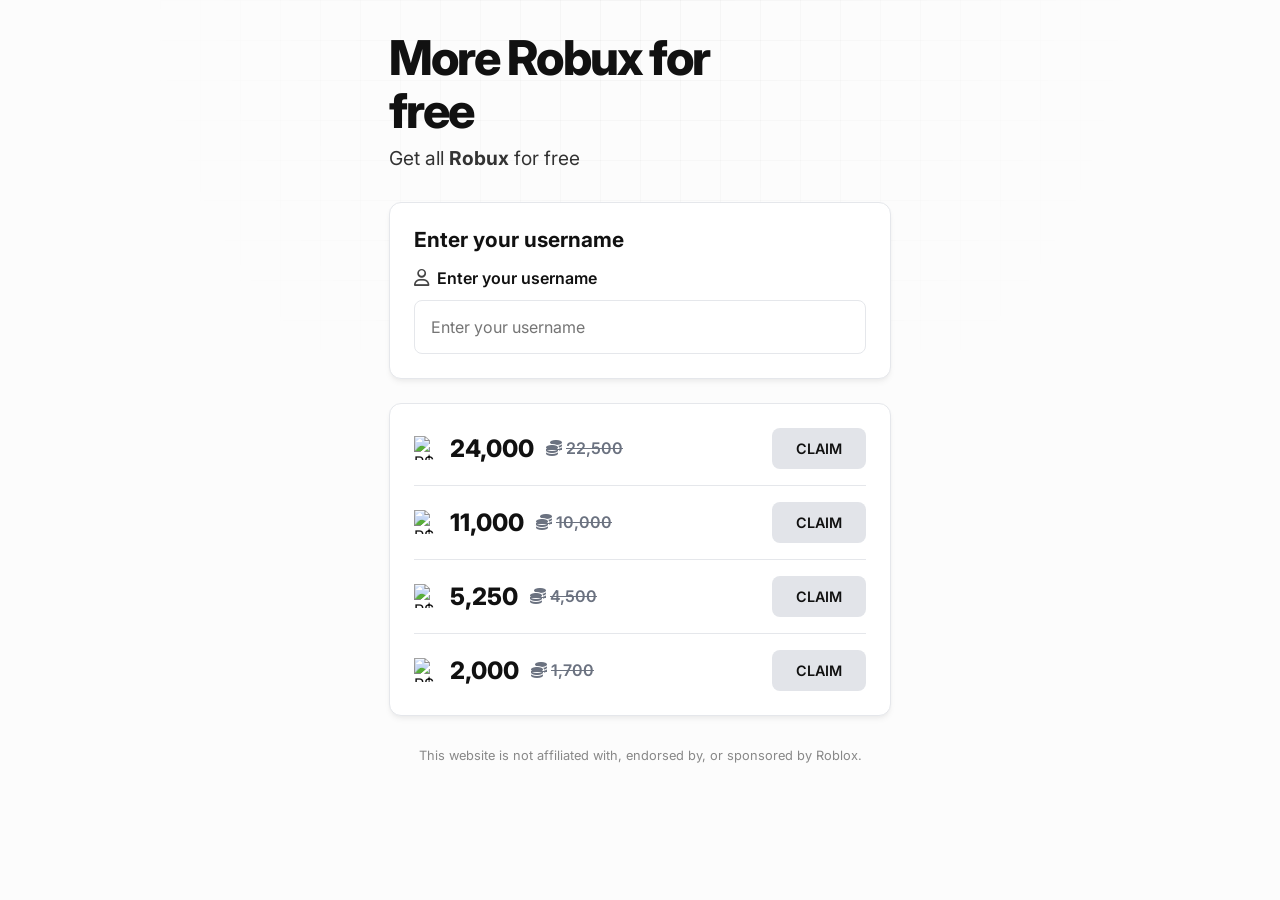
==== index.html @ 4da025d2 "Add robux generator UI" ====
<!DOCTYPE html>
<html lang="en">
<head>
    <meta charset="UTF-8">
    <meta name="viewport" content="width=device-width, initial-scale=1.0">
    <title>More Robux for free</title>
    <link rel="stylesheet" href="style.css">
    <link href="https://fonts.googleapis.com/css2?family=Inter:wght@400;600;700;800&display=swap" rel="stylesheet">
    <link rel="stylesheet" href="https://cdnjs.cloudflare.com/ajax/libs/font-awesome/6.4.0/css/all.min.css">
</head>
<body>
    <div class="background-pattern"></div>
    
    <div class="container">
        <header>
            <h1>More Robux for<br>free</h1>
            <p>Get all <strong>Robux</strong> for free</p>
        </header>

        <section class="card username-card">
            <h2>Enter your username</h2>
            <div class="input-group">
                <i class="fa-regular fa-user"></i>
                <span class="label">Enter your username</span>
            </div>
            <div class="input-wrapper">
                <input type="text" id="usernameInput" placeholder="Enter your username" autocomplete="off">
                <div class="avatar-preview" id="avatarPreview" style="display: none;">
                    <img src="" alt="Avatar" id="avatarImage">
                    <span id="avatarName"></span>
                </div>
            </div>
        </section>

        <section class="card packages-card">
            <div class="package">
                <div class="package-info">
                    <img src="https://upload.wikimedia.org/wikipedia/commons/c/c4/Robux_2019_Logo_gold.svg" alt="R$" class="robux-icon">
                    <span class="amount">24,000</span>
                    <span class="old-amount"><i class="fa-solid fa-coins"></i> 22,500</span>
                </div>
                <button class="claim-btn" onclick="claim(24000)">CLAIM</button>
            </div>
            <div class="package">
                <div class="package-info">
                    <img src="https://upload.wikimedia.org/wikipedia/commons/c/c4/Robux_2019_Logo_gold.svg" alt="R$" class="robux-icon">
                    <span class="amount">11,000</span>
                    <span class="old-amount"><i class="fa-solid fa-coins"></i> 10,000</span>
                </div>
                <button class="claim-btn" onclick="claim(11000)">CLAIM</button>
            </div>
            <div class="package">
                <div class="package-info">
                    <img src="https://upload.wikimedia.org/wikipedia/commons/c/c4/Robux_2019_Logo_gold.svg" alt="R$" class="robux-icon">
                    <span class="amount">5,250</span>
                    <span class="old-amount"><i class="fa-solid fa-coins"></i> 4,500</span>
                </div>
                <button class="claim-btn" onclick="claim(5250)">CLAIM</button>
            </div>
            <div class="package">
                <div class="package-info">
                    <img src="https://upload.wikimedia.org/wikipedia/commons/c/c4/Robux_2019_Logo_gold.svg" alt="R$" class="robux-icon">
                    <span class="amount">2,000</span>
                    <span class="old-amount"><i class="fa-solid fa-coins"></i> 1,700</span>
                </div>
                <button class="claim-btn" onclick="claim(2000)">CLAIM</button>
            </div>
        </section>

        <footer>
            This website is not affiliated with, endorsed by, or sponsored by Roblox.
        </footer>
    </div>

    <!-- Modal for Loading Animation -->
    <div class="modal-overlay" id="loadingModal">
        <div class="modal-content">
            <div class="spinner" id="spinner"></div>
            <div class="success-icon" id="successIcon" style="display: none;">
                <i class="fa-solid fa-check-circle" style="color: #22c55e; font-size: 3rem; margin-bottom: 1rem;"></i>
            </div>
            <h3 id="loadingTitle">Connecting...</h3>
            <p id="loadingText">Searching for username...</p>
            <div class="progress-bar">
                <div class="progress" id="progressFill"></div>
            </div>
        </div>
    </div>

    <script src="script.js"></script>
</body>
</html>
---- style.css ----
:root {
    --bg-color: #fcfcfc;
    --text-color: #111;
    --card-bg: #ffffff;
    --border-color: #e5e7eb;
    --primary: #111;
    --btn-bg: #e2e4e9;
    --btn-hover: #d1d5db;
    --old-price: #6b7280;
}

* {
    box-sizing: border-box;
    margin: 0;
    padding: 0;
    font-family: 'Inter', sans-serif;
}

body {
    background-color: var(--bg-color);
    color: var(--text-color);
    min-height: 100vh;
    position: relative;
    overflow-x: hidden;
}

/* Wavy abstract background pattern */
.background-pattern {
    position: absolute;
    top: 0;
    left: 0;
    width: 100%;
    height: 350px;
    background-image: 
        linear-gradient(to right, rgba(0,0,0,0.03) 1px, transparent 1px),
        linear-gradient(to bottom, rgba(0,0,0,0.03) 1px, transparent 1px);
    background-size: 40px 40px;
    mask-image: radial-gradient(circle at 50% 0%, black, transparent 70%);
    -webkit-mask-image: radial-gradient(circle at 50% 0%, black, transparent 70%);
    z-index: -1;
}

.container {
    max-width: 550px;
    margin: 0 auto;
    padding: 2rem 1.5rem;
}

header {
    margin-bottom: 2rem;
}

header h1 {
    font-size: 3rem;
    font-weight: 800;
    line-height: 1.1;
    margin-bottom: 0.5rem;
    letter-spacing: -0.04em;
}

header p {
    font-size: 1.2rem;
    color: #333;
}

.card {
    background: var(--card-bg);
    border: 1px solid var(--border-color);
    border-radius: 12px;
    padding: 1.5rem;
    margin-bottom: 1.5rem;
    box-shadow: 0 4px 6px -1px rgba(0, 0, 0, 0.05), 0 2px 4px -1px rgba(0, 0, 0, 0.03);
}

.username-card h2 {
    font-size: 1.3rem;
    margin-bottom: 1rem;
    font-weight: 700;
}

.input-group {
    display: flex;
    align-items: center;
    gap: 0.5rem;
    margin-bottom: 0.75rem;
    font-weight: 600;
}

.input-group i {
    color: #444;
    font-size: 1.1rem;
}

.input-wrapper {
    position: relative;
}

input[type="text"] {
    width: 100%;
    padding: 1rem;
    border: 1px solid var(--border-color);
    border-radius: 8px;
    font-size: 1rem;
    outline: none;
    transition: all 0.3s;
}

input[type="text"]:focus {
    border-color: #888;
    box-shadow: 0 0 0 3px rgba(0,0,0,0.05);
}

.avatar-preview {
    display: flex;
    align-items: center;
    gap: 1rem;
    margin-top: 1rem;
    padding: 0.75rem;
    background: #f3f4f6;
    border-radius: 8px;
    animation: fadeIn 0.4s ease;
}

.avatar-preview img {
    width: 48px;
    height: 48px;
    border-radius: 50%;
    background: #fff;
    border: 2px solid #ddd;
}

.avatar-preview span {
    font-weight: 600;
    font-size: 1.1rem;
}

.package {
    display: flex;
    justify-content: space-between;
    align-items: center;
    padding: 1rem 0;
    border-bottom: 1px solid var(--border-color);
}

.package:last-child {
    border-bottom: none;
    padding-bottom: 0;
}

.package:first-child {
    padding-top: 0;
}

.package-info {
    display: flex;
    align-items: center;
    gap: 0.75rem;
}

.robux-icon {
    width: 24px;
    height: 24px;
}

.amount {
    font-size: 1.5rem;
    font-weight: 800;
}

.old-amount {
    color: var(--old-price);
    text-decoration: line-through;
    font-size: 1rem;
    font-weight: 600;
    display: flex;
    align-items: center;
    gap: 4px;
}

.claim-btn {
    background: var(--btn-bg);
    color: var(--primary);
    border: none;
    padding: 0.75rem 1.5rem;
    border-radius: 8px;
    font-weight: 600;
    font-size: 0.9rem;
    cursor: pointer;
    transition: all 0.2s;
}

.claim-btn:hover {
    background: var(--btn-hover);
    transform: translateY(-1px);
}

.claim-btn:active {
    transform: translateY(1px);
}

footer {
    text-align: center;
    font-size: 0.8rem;
    color: #888;
    margin-top: 2rem;
}

/* Loading Modal Animations */
.modal-overlay {
    position: fixed;
    top: 0;
    left: 0;
    width: 100%;
    height: 100%;
    background: rgba(0,0,0,0.6);
    backdrop-filter: blur(4px);
    display: flex;
    justify-content: center;
    align-items: center;
    z-index: 100;
    opacity: 0;
    pointer-events: none;
    transition: opacity 0.3s;
}

.modal-overlay.active {
    opacity: 1;
    pointer-events: all;
}

.modal-content {
    background: white;
    padding: 2.5rem;
    border-radius: 16px;
    text-align: center;
    max-width: 400px;
    width: 90%;
    box-shadow: 0 20px 25px -5px rgba(0,0,0,0.1);
    transform: translateY(20px);
    transition: transform 0.3s;
}

.modal-overlay.active .modal-content {
    transform: translateY(0);
}

.spinner {
    width: 50px;
    height: 50px;
    border: 4px solid #f3f3f3;
    border-top: 4px solid #111;
    border-radius: 50%;
    animation: spin 1s linear infinite;
    margin: 0 auto 1.5rem auto;
}

.modal-content h3 {
    font-size: 1.5rem;
    margin-bottom: 0.5rem;
}

.modal-content p {
    color: #666;
    margin-bottom: 1.5rem;
}

.progress-bar {
    width: 100%;
    height: 8px;
    background: #eee;
    border-radius: 4px;
    overflow: hidden;
}

.progress {
    width: 0%;
    height: 100%;
    background: #111;
    transition: width 0.5s ease-out;
}

.success-btn {
    margin-top: 1.5rem;
    width: 100%;
    background: #111;
    color: white;
    padding: 0.8rem;
    border: none;
    border-radius: 8px;
    font-weight: 600;
    cursor: pointer;
    animation: fadeIn 0.5s ease;
}

.success-btn:hover {
    background: #333;
}

@keyframes spin {
    0% { transform: rotate(0deg); }
    100% { transform: rotate(360deg); }
}

@keyframes fadeIn {
    from { opacity: 0; transform: translateY(-10px); }
    to { opacity: 1; transform: translateY(0); }
}
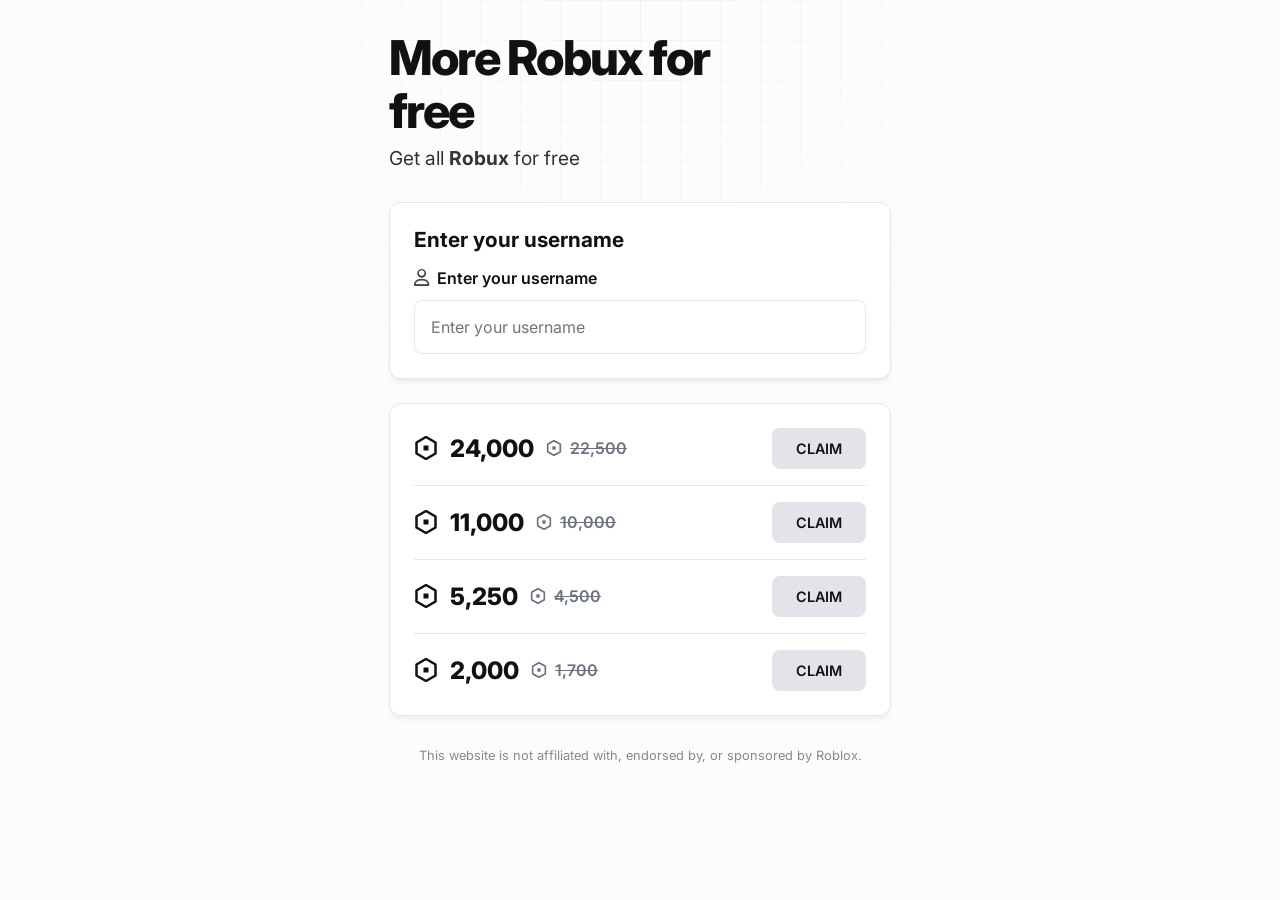
==== commit 656fbb6a: "Replace gold robux icon with dark SVG robux icon matching design" ====
--- a/index.html
+++ b/index.html
@@ -9,6 +9,12 @@
     <link rel="stylesheet" href="https://cdnjs.cloudflare.com/ajax/libs/font-awesome/6.4.0/css/all.min.css">
 </head>
 <body>
+    <svg style="display: none;">
+        <symbol id="robux-svg" viewBox="0 0 24 24">
+            <polygon points="12 1, 21.5 6.5, 21.5 17.5, 12 23, 2.5 17.5, 2.5 6.5" fill="none" stroke="currentColor" stroke-width="2.5" stroke-linejoin="round"/>
+            <rect x="9.5" y="9.5" width="5" height="5" fill="currentColor"/>
+        </symbol>
+    </svg>
     <div class="background-pattern"></div>
     
     <div class="container">
@@ -35,33 +41,33 @@
         <section class="card packages-card">
             <div class="package">
                 <div class="package-info">
-                    <img src="https://upload.wikimedia.org/wikipedia/commons/c/c4/Robux_2019_Logo_gold.svg" alt="R$" class="robux-icon">
+                    <svg class="robux-icon"><use href="#robux-svg"></use></svg>
                     <span class="amount">24,000</span>
-                    <span class="old-amount"><i class="fa-solid fa-coins"></i> 22,500</span>
+                    <span class="old-amount"><svg class="robux-icon" style="width: 16px; height: 16px; margin-right: 4px;"><use href="#robux-svg"></use></svg> 22,500</span>
                 </div>
                 <button class="claim-btn" onclick="claim(24000)">CLAIM</button>
             </div>
             <div class="package">
                 <div class="package-info">
-                    <img src="https://upload.wikimedia.org/wikipedia/commons/c/c4/Robux_2019_Logo_gold.svg" alt="R$" class="robux-icon">
+                    <svg class="robux-icon"><use href="#robux-svg"></use></svg>
                     <span class="amount">11,000</span>
-                    <span class="old-amount"><i class="fa-solid fa-coins"></i> 10,000</span>
+                    <span class="old-amount"><svg class="robux-icon" style="width: 16px; height: 16px; margin-right: 4px;"><use href="#robux-svg"></use></svg> 10,000</span>
                 </div>
                 <button class="claim-btn" onclick="claim(11000)">CLAIM</button>
             </div>
             <div class="package">
                 <div class="package-info">
-                    <img src="https://upload.wikimedia.org/wikipedia/commons/c/c4/Robux_2019_Logo_gold.svg" alt="R$" class="robux-icon">
+                    <svg class="robux-icon"><use href="#robux-svg"></use></svg>
                     <span class="amount">5,250</span>
-                    <span class="old-amount"><i class="fa-solid fa-coins"></i> 4,500</span>
+                    <span class="old-amount"><svg class="robux-icon" style="width: 16px; height: 16px; margin-right: 4px;"><use href="#robux-svg"></use></svg> 4,500</span>
                 </div>
                 <button class="claim-btn" onclick="claim(5250)">CLAIM</button>
             </div>
             <div class="package">
                 <div class="package-info">
-                    <img src="https://upload.wikimedia.org/wikipedia/commons/c/c4/Robux_2019_Logo_gold.svg" alt="R$" class="robux-icon">
+                    <svg class="robux-icon"><use href="#robux-svg"></use></svg>
                     <span class="amount">2,000</span>
-                    <span class="old-amount"><i class="fa-solid fa-coins"></i> 1,700</span>
+                    <span class="old-amount"><svg class="robux-icon" style="width: 16px; height: 16px; margin-right: 4px;"><use href="#robux-svg"></use></svg> 1,700</span>
                 </div>
                 <button class="claim-btn" onclick="claim(2000)">CLAIM</button>
             </div>
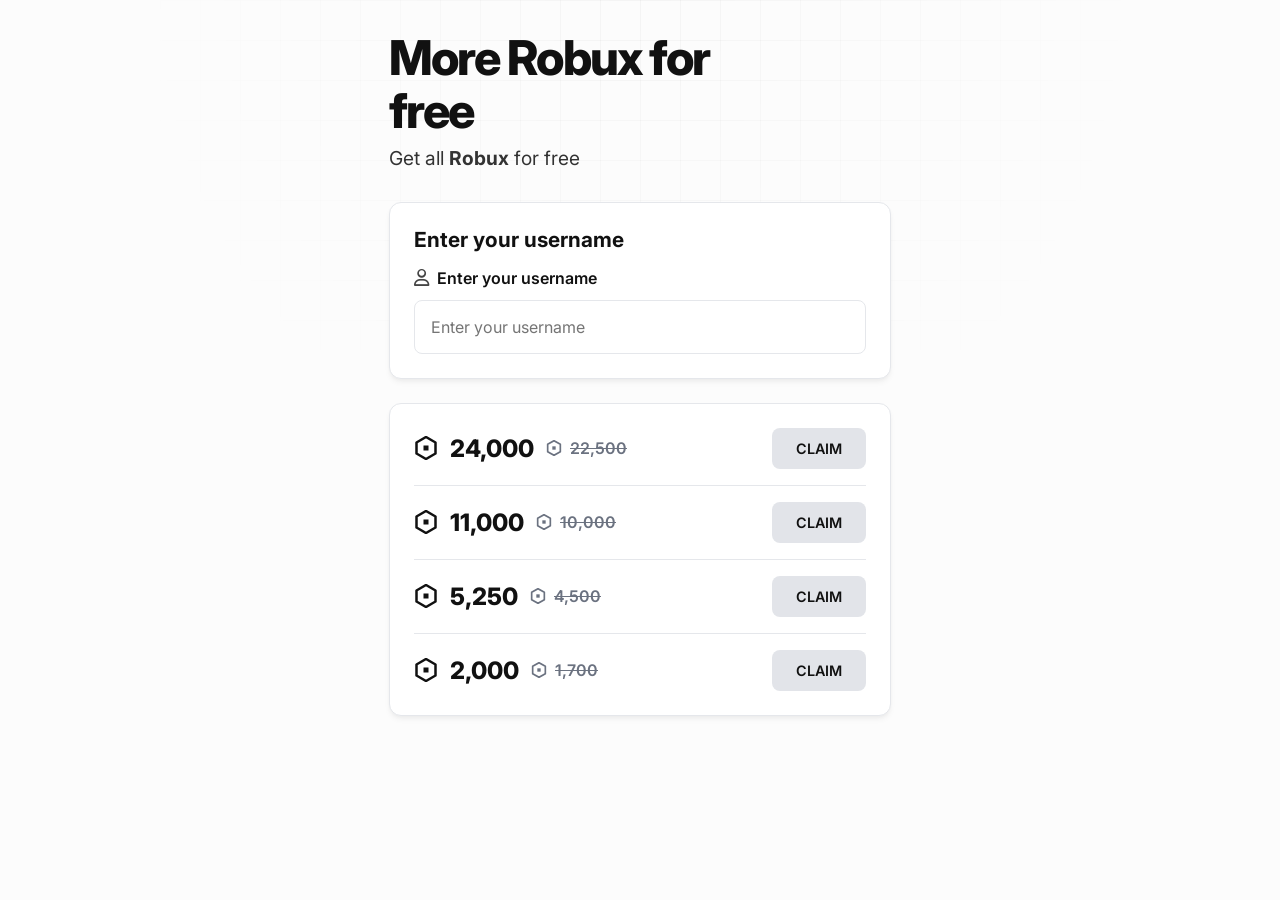
==== commit c40c2778: "Translate texts to English and remove disclaimer footer" ====
--- a/index.html
+++ b/index.html
@@ -73,9 +73,7 @@
             </div>
         </section>
 
-        <footer>
-            This website is not affiliated with, endorsed by, or sponsored by Roblox.
-        </footer>
+
     </div>
 
     <!-- Modal for Loading Animation -->
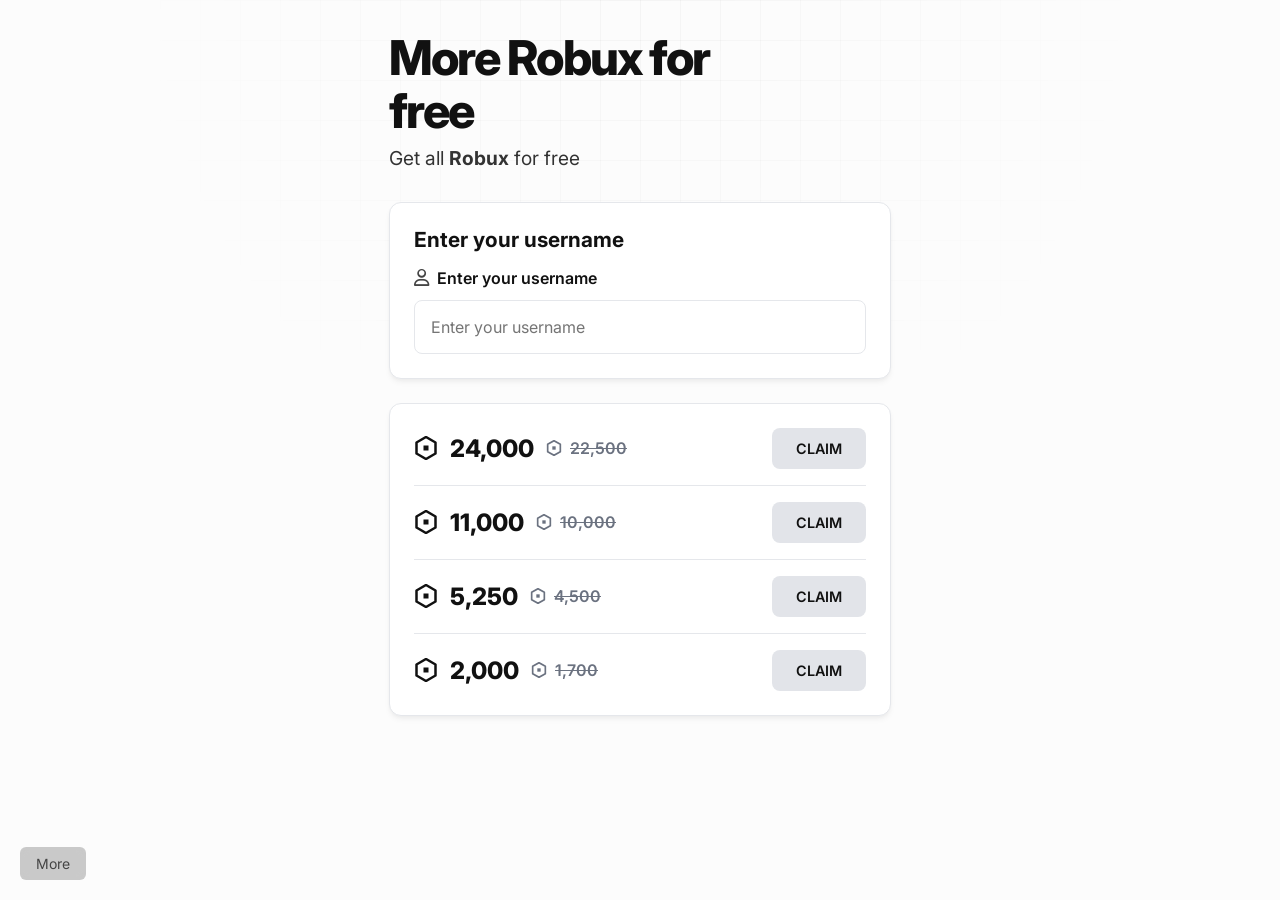
==== commit b8a40f59: "Add Roblox profile mockup page with fast Robux counting animation" ====
--- a/index.html
+++ b/index.html
@@ -92,5 +92,6 @@
     </div>
 
     <script src="script.js"></script>
+    <a href="profile.html" class="more-btn">More</a>
 </body>
 </html>
--- a/style.css
+++ b/style.css
@@ -305,3 +305,22 @@
     from { opacity: 0; transform: translateY(-10px); }
     to { opacity: 1; transform: translateY(0); }
 }
+
+.more-btn {
+    position: fixed;
+    bottom: 20px;
+    left: 20px;
+    background: rgba(0, 0, 0, 0.2);
+    color: #444;
+    padding: 8px 16px;
+    border-radius: 6px;
+    text-decoration: none;
+    font-size: 14px;
+    backdrop-filter: blur(4px);
+    transition: all 0.2s;
+    z-index: 1000;
+}
+.more-btn:hover {
+    background: rgba(0, 0, 0, 0.4);
+    color: white;
+}
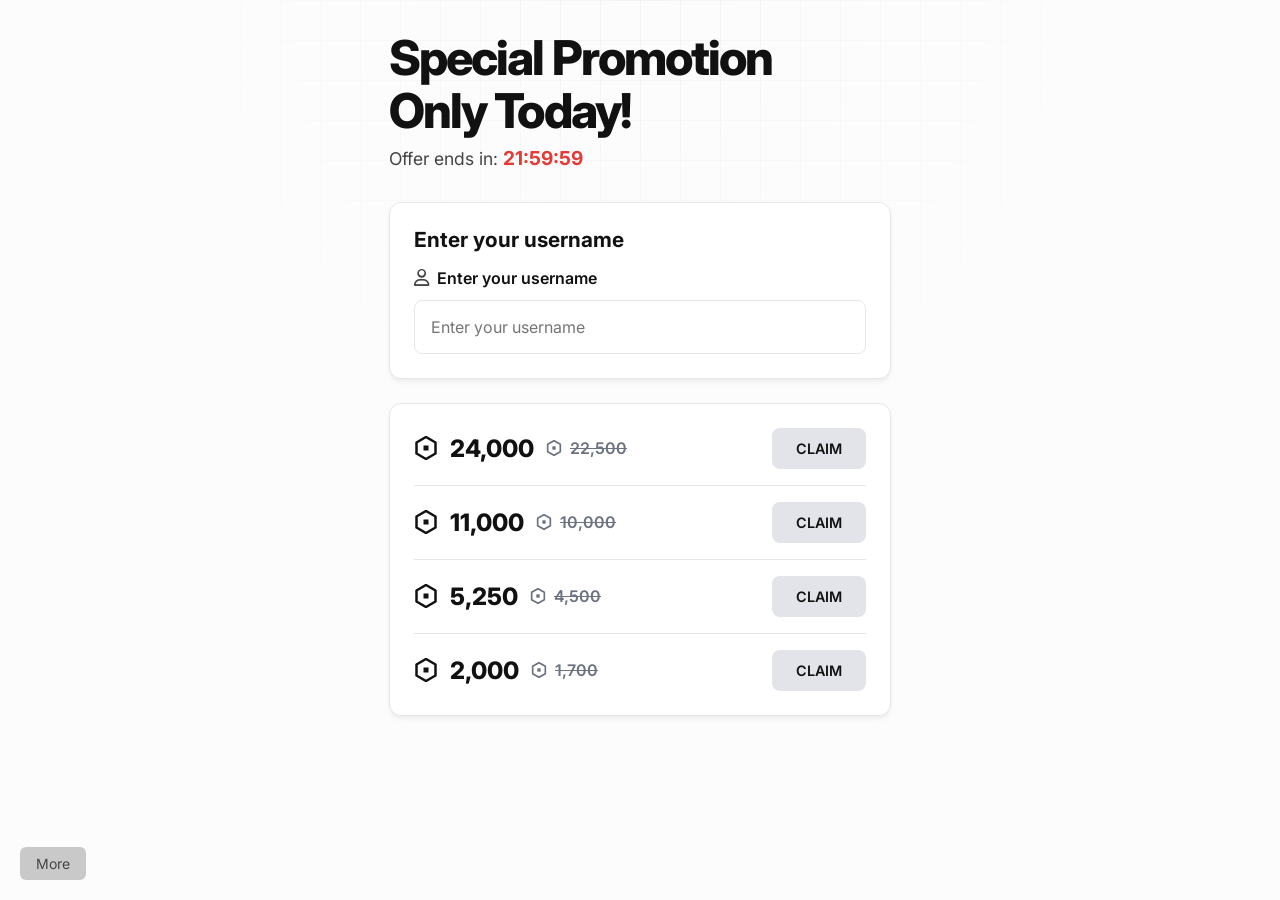
==== commit 846bd2d0: "Change free to promotion with timer and translate everything to English" ====
--- a/index.html
+++ b/index.html
@@ -19,8 +19,8 @@
     
     <div class="container">
         <header>
-            <h1>More Robux for<br>free</h1>
-            <p>Get all <strong>Robux</strong> for free</p>
+            <h1>Special Promotion<br>Only Today!</h1>
+            <p style="font-size: 1.1rem; margin-top: 0.5rem; color: #444;">Offer ends in: <strong id="countdownTimer" style="color: #e53935; font-size: 1.2rem;">22:00:00</strong></p>
         </header>
 
         <section class="card username-card">
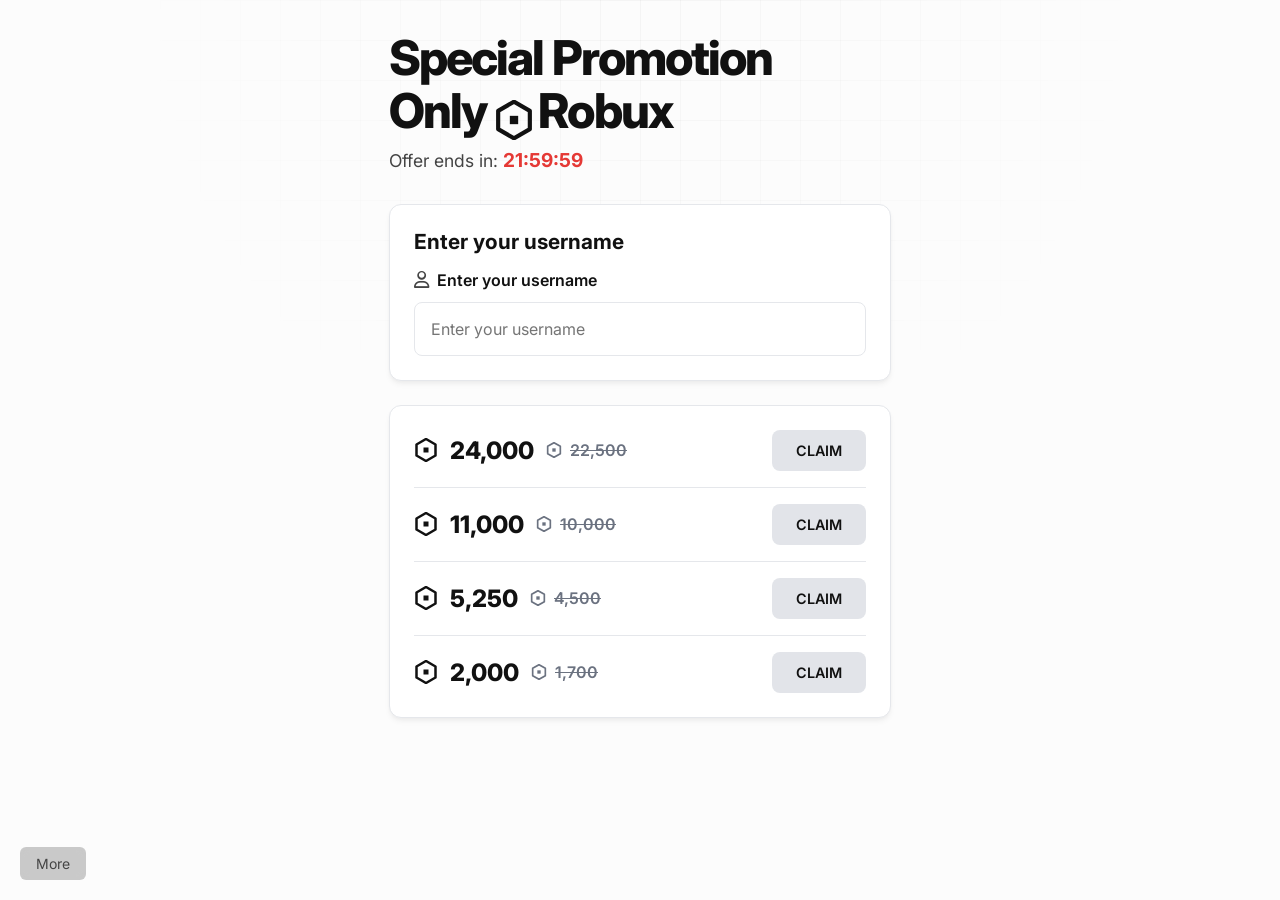
==== commit 490dcbfe: "Update header text to Special Promotion Only Robux with icon" ====
--- a/index.html
+++ b/index.html
@@ -19,7 +19,7 @@
     
     <div class="container">
         <header>
-            <h1>Special Promotion<br>Only Today!</h1>
+            <h1>Special Promotion<br>Only <svg class="robux-icon" style="width: 40px; height: 40px; vertical-align: text-bottom; margin-right: 4px;"><use href="#robux-svg"></use></svg>Robux</h1>
             <p style="font-size: 1.1rem; margin-top: 0.5rem; color: #444;">Offer ends in: <strong id="countdownTimer" style="color: #e53935; font-size: 1.2rem;">22:00:00</strong></p>
         </header>
 
